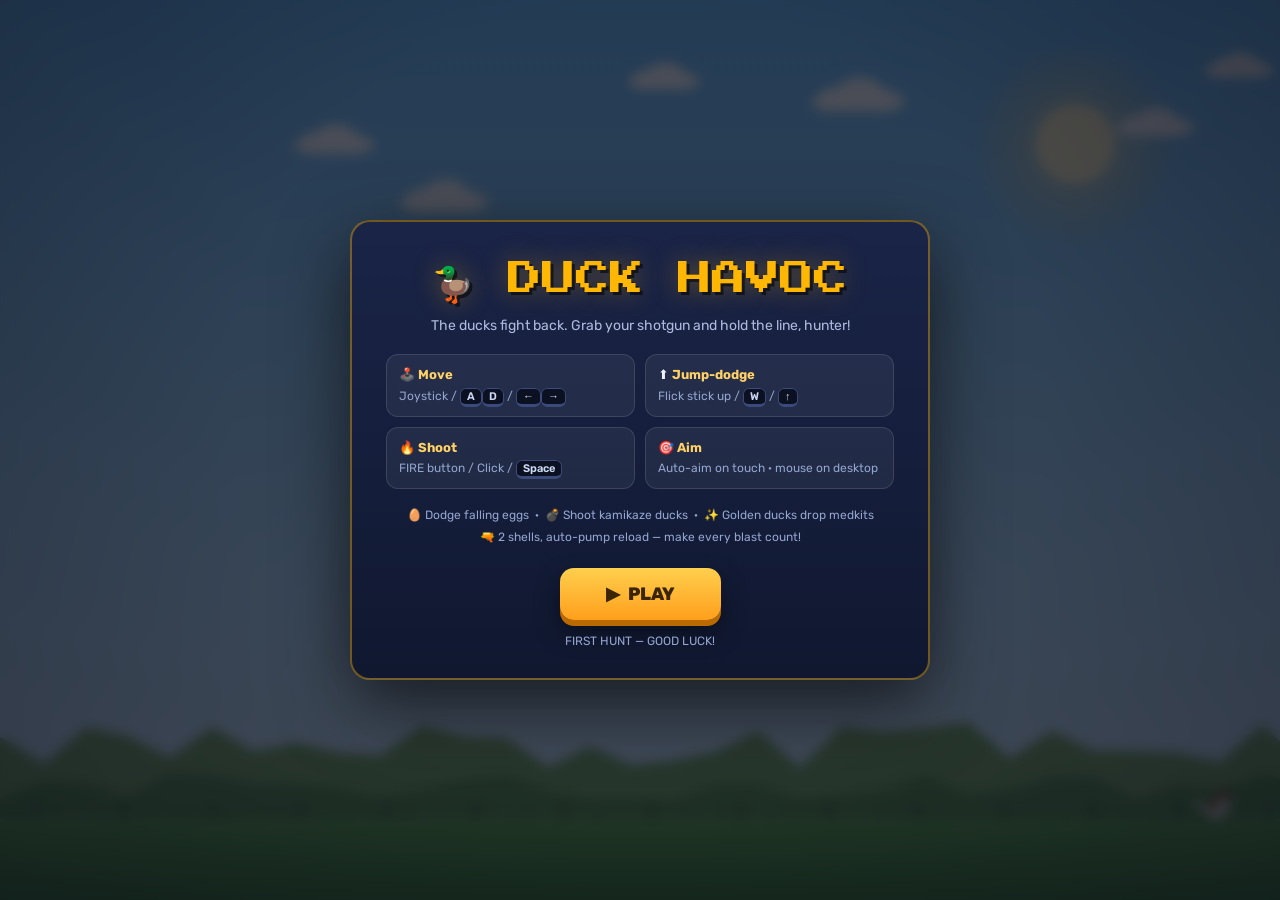
==== docs/index.html @ 0efa26bf "Add docs/ site copy for GitHub Pages Pages builds Jekyll from ./docs (legacy mode), which did not ex" ====
<!doctype html>
<html lang="en">
<head>
<meta charset="utf-8">
<meta name="viewport" content="width=device-width, initial-scale=1, maximum-scale=1, user-scalable=no, viewport-fit=cover">
<title>Duck Havoc — Ducks vs Shotgun</title>
<link rel="icon" href="data:image/svg+xml,<svg xmlns='http://www.w3.org/2000/svg' viewBox='0 0 100 100'><text y='.9em' font-size='90'>🦆</text></svg>">
<link rel="preconnect" href="https://fonts.googleapis.com">
<link rel="preconnect" href="https://fonts.gstatic.com" crossorigin>
<link href="https://fonts.googleapis.com/css2?family=Press+Start+2P&family=Rubik:wght@400;600;800;900&display=swap" rel="stylesheet">
<link rel="stylesheet" href="style.css">
</head>
<body>

<canvas id="game"></canvas>

<!-- ======================= HUD ======================= -->
<div id="hud" class="hidden">
  <div id="hud-left">
    <div class="hud-box" id="hud-health">
      <span class="heart">❤</span>
      <div id="health-bar"><div id="health-fill"></div></div>
      <span id="health-num">100</span>
    </div>
    <div class="hud-box" id="hud-ammo">
      <span class="shell" id="shell1"></span>
      <span class="shell" id="shell2"></span>
      <div id="reload-bar"><div id="reload-fill"></div></div>
    </div>
  </div>

  <div id="hud-wave">WAVE 1</div>

  <div id="hud-right">
    <div class="hud-box" id="hud-score-box">
      <div id="score">0</div>
      <div id="best">BEST 0</div>
    </div>
    <div id="hud-btns">
      <button id="btn-mute" title="Sound on/off (M)">🔊</button>
      <button id="btn-restart" title="Restart (R)">↻<span class="btn-label">Restart</span></button>
    </div>
  </div>
</div>

<!-- ================ TOUCH CONTROLS =================== -->
<div id="touch-ui">
  <div id="joy-base"><div id="joy-knob"></div></div>
  <div id="btn-fire">FIRE</div>
</div>

<!-- ================== START SCREEN =================== -->
<div id="overlay-start" class="overlay">
  <div class="panel">
    <div class="pixel title">🦆 DUCK HAVOC</div>
    <p class="subtitle">The ducks fight back. Grab your shotgun and hold the line, hunter!</p>
    <div class="controls">
      <div class="ctl">🕹️ <b>Move</b><br><span class="dim">Joystick / <kbd>A</kbd><kbd>D</kbd> / <kbd>←</kbd><kbd>→</kbd></span></div>
      <div class="ctl">⬆️ <b>Jump-dodge</b><br><span class="dim">Flick stick up / <kbd>W</kbd> / <kbd>↑</kbd></span></div>
      <div class="ctl">🔥 <b>Shoot</b><br><span class="dim">FIRE button / Click / <kbd>Space</kbd></span></div>
      <div class="ctl">🎯 <b>Aim</b><br><span class="dim">Auto-aim on touch · mouse on desktop</span></div>
    </div>
    <p class="tips">🥚 Dodge falling eggs &nbsp;·&nbsp; 💣 Shoot kamikaze ducks &nbsp;·&nbsp; ✨ Golden ducks drop medkits<br>🔫 2 shells, auto-pump reload — make every blast count!</p>
    <button id="btn-play" class="btn-play">▶ &nbsp;PLAY</button>
    <div class="dim small" id="start-best">BEST 0</div>
  </div>
</div>

<!-- ================== GAME OVER ====================== -->
<div id="overlay-over" class="overlay hidden">
  <div class="panel">
    <div class="pixel title red">GAME OVER</div>
    <p class="subtitle">The ducks won this round… 🪶</p>
    <div id="ov-newbest" class="badge hidden">★ NEW BEST! ★</div>
    <div class="stats">
      <div><span class="dim">SCORE</span><div class="pixel big" id="ov-score">0</div></div>
      <div><span class="dim">BEST</span><div class="pixel big gold" id="ov-best">0</div></div>
      <div><span class="dim">WAVE</span><div class="pixel big" id="ov-wave">1</div></div>
    </div>
    <button id="btn-again" class="btn-play">↻ &nbsp;PLAY AGAIN</button>
    <div class="dim small">or press <kbd>R</kbd> / <kbd>Enter</kbd></div>
  </div>
</div>

<!-- ==================== PAUSED ======================= -->
<div id="overlay-pause" class="overlay hidden">
  <div class="panel slim">
    <div class="pixel title">PAUSED</div>
    <p class="subtitle">Tap anywhere or press any key to resume</p>
  </div>
</div>

<script src="game.js"></script>
</body>
</html>
---- docs/style.css ----
/* ================= Duck Havoc — styles ================= */
* { box-sizing: border-box; -webkit-tap-highlight-color: transparent; }
html, body {
  margin: 0; padding: 0; width: 100%; height: 100%;
  overflow: hidden; overscroll-behavior: none; touch-action: none;
  background: #0b1020;
  font-family: 'Rubik', system-ui, -apple-system, sans-serif;
  user-select: none; -webkit-user-select: none;
}
canvas#game { display: block; width: 100vw; height: 100dvh; cursor: none; }

.hidden { display: none !important; }
.dim { color: #93a4cf; }
.small { font-size: 12px; margin-top: 14px; }
.red { color: #ff5d5d !important; }
.gold { color: #ffd166 !important; }

/* ======================= HUD =========================== */
#hud {
  position: fixed; inset: 0 0 auto 0; z-index: 10;
  display: flex; justify-content: space-between; align-items: flex-start;
  gap: 10px; padding: calc(10px + env(safe-area-inset-top)) calc(12px + env(safe-area-inset-right)) 0 calc(12px + env(safe-area-inset-left));
  pointer-events: none;
}
.hud-box {
  background: rgba(8, 12, 28, 0.62); border: 1px solid rgba(255,255,255,0.14);
  border-radius: 12px; padding: 8px 12px; backdrop-filter: blur(4px);
  color: #eef2ff;
}
#hud-left { display: flex; flex-direction: column; gap: 8px; align-items: flex-start; }

#hud-health { display: flex; align-items: center; gap: 8px; }
#hud-health .heart { font-size: 15px; filter: drop-shadow(0 0 4px rgba(255,60,60,0.8)); }
#health-bar {
  width: 150px; height: 16px; border-radius: 8px; overflow: hidden;
  background: rgba(0,0,0,0.55); border: 1px solid rgba(255,255,255,0.25);
}
#health-fill {
  height: 100%; width: 100%; border-radius: 8px; transition: width 0.18s ease;
  background: linear-gradient(90deg, #43e05c, #8ff05a);
}
#health-fill.mid { background: linear-gradient(90deg, #ffb703, #ffd166); }
#health-fill.low { background: linear-gradient(90deg, #e5383b, #ff6b6b); animation: hp-pulse 0.7s infinite; }
@keyframes hp-pulse { 50% { filter: brightness(1.6); } }
#health-num { font-weight: 800; font-size: 14px; min-width: 28px; text-align: right; }

#hud-ammo { display: flex; align-items: center; gap: 7px; padding: 7px 12px; position: relative; }
.shell {
  width: 26px; height: 10px; border-radius: 3px 5px 5px 3px;
  background: linear-gradient(180deg, #ffd977, #d99a2b 65%, #a56a10);
  border: 1px solid rgba(0,0,0,0.45); box-shadow: inset -2px 0 0 rgba(180,40,40,0.9);
  transition: opacity 0.15s;
}
.shell.spent { opacity: 0.18; filter: grayscale(1); }
#reload-bar { position: absolute; left: 10px; right: 10px; bottom: 3px; height: 3px; border-radius: 2px; background: rgba(255,255,255,0.15); overflow: hidden; opacity: 0; }
#hud-ammo.reloading #reload-bar { opacity: 1; }
#reload-fill { height: 100%; width: 0; background: #ffd166; border-radius: 2px; }

#hud-wave {
  font-weight: 900; letter-spacing: 2px; font-size: 15px; color: #ffd166;
  text-shadow: 0 2px 0 rgba(0,0,0,0.6), 0 0 18px rgba(255,183,3,0.35);
  padding-top: 10px;
}
#hud-right { display: flex; gap: 10px; align-items: flex-start; }
#hud-score-box { text-align: right; min-width: 92px; }
#score { font-weight: 900; font-size: 22px; color: #ffd166; line-height: 1; text-shadow: 0 2px 0 rgba(0,0,0,0.6); }
#best { font-size: 10px; letter-spacing: 1px; color: #93a4cf; margin-top: 4px; font-weight: 600; }

#hud-btns { display: flex; gap: 8px; pointer-events: auto; }
#hud-btns button {
  font-family: 'Rubik', sans-serif; font-weight: 800; font-size: 15px;
  color: #eef2ff; background: rgba(8,12,28,0.62); border: 1px solid rgba(255,255,255,0.22);
  border-radius: 12px; padding: 9px 13px; cursor: pointer; backdrop-filter: blur(4px);
}
#hud-btns button:hover { background: rgba(40,52,96,0.8); border-color: #ffd166; }
#hud-btns button:active { transform: scale(0.94); }
#btn-restart .btn-label { margin-left: 5px; font-size: 13px; }
@media (max-width: 620px) {
  #btn-restart .btn-label { display: none; }
  #health-bar { width: 104px; }
  #score { font-size: 18px; }
}

/* ================== TOUCH CONTROLS ===================== */
#touch-ui { position: fixed; inset: 0; z-index: 20; pointer-events: none; display: none; }
body.touch #touch-ui { display: block; }
@media (pointer: coarse) { #touch-ui { display: block; } }

#joy-base {
  position: absolute; left: calc(26px + env(safe-area-inset-left)); bottom: calc(30px + env(safe-area-inset-bottom));
  width: 124px; height: 124px; border-radius: 50%;
  border: 3px solid rgba(255,255,255,0.35); background: rgba(255,255,255,0.07);
  transform: translate(0, 0);
}
#joy-base.active { border-color: rgba(255,209,102,0.8); background: rgba(255,209,102,0.08); }
#joy-knob {
  position: absolute; left: 50%; top: 50%; width: 54px; height: 54px; border-radius: 50%;
  background: radial-gradient(circle at 35% 30%, #ffe08a, #e0a63c 70%);
  border: 2px solid rgba(255,255,255,0.55);
  transform: translate(-50%, -50%);
  box-shadow: 0 4px 14px rgba(0,0,0,0.4);
}
#btn-fire {
  position: absolute; right: calc(26px + env(safe-area-inset-right)); bottom: calc(34px + env(safe-area-inset-bottom));
  width: 98px; height: 98px; border-radius: 50%;
  display: flex; align-items: center; justify-content: center;
  background: radial-gradient(circle at 35% 30%, #ff7b6b, #d92e2e 62%, #991d1d);
  border: 3px solid rgba(255,255,255,0.5); color: #fff;
  font-weight: 900; font-size: 21px; letter-spacing: 1px;
  box-shadow: 0 8px 26px rgba(210,40,40,0.5), inset 0 -8px 14px rgba(0,0,0,0.28);
}
#btn-fire.pressed { transform: scale(0.9); filter: brightness(1.25); }

/* ====================== OVERLAYS ======================= */
.overlay {
  position: fixed; inset: 0; z-index: 30;
  display: flex; align-items: center; justify-content: center;
  background: rgba(6, 9, 22, 0.72); backdrop-filter: blur(6px);
  padding: 20px;
}
.panel {
  background: linear-gradient(#1a2447, #101830);
  border: 2px solid rgba(255,183,3,0.4); border-radius: 20px;
  padding: 30px 34px; max-width: 580px; width: 100%;
  box-shadow: 0 24px 70px rgba(0,0,0,0.6);
  text-align: center; color: #eef2ff;
}
.panel.slim { max-width: 380px; }
.pixel { font-family: 'Press Start 2P', 'Rubik', monospace; }
.title {
  font-size: clamp(20px, 5vw, 34px); color: #ffb703; line-height: 1.4; margin: 4px 0 12px;
  text-shadow: 3px 3px 0 rgba(0,0,0,0.55), 0 0 26px rgba(255,183,3,0.35);
}
.subtitle { color: #aebadd; font-size: 14px; margin: 0 0 18px; line-height: 1.5; }

.controls { display: grid; grid-template-columns: 1fr 1fr; gap: 10px; text-align: left; }
@media (max-width: 460px) { .controls { grid-template-columns: 1fr; } }
.ctl {
  background: rgba(255,255,255,0.06); border: 1px solid rgba(255,255,255,0.12);
  border-radius: 12px; padding: 10px 12px; font-size: 13px; line-height: 1.55;
}
.ctl b { color: #ffd166; }
.ctl .dim { font-size: 12px; }
kbd {
  background: #0b1120; border: 1px solid #3a4a7a; border-bottom-width: 3px;
  border-radius: 6px; padding: 1px 6px; font: 600 11px 'Rubik', sans-serif; color: #cdd8f5;
}
.tips { font-size: 12px; color: #93a4cf; line-height: 1.8; margin: 16px 0 4px; }

.btn-play {
  font: 800 18px 'Rubik', sans-serif; color: #3a2500;
  background: linear-gradient(#ffcf4d, #ff9f1c);
  border: none; border-radius: 14px; padding: 15px 46px; margin-top: 16px; cursor: pointer;
  box-shadow: 0 6px 0 #b96a00, 0 12px 26px rgba(0,0,0,0.45);
}
.btn-play:hover { filter: brightness(1.07); }
.btn-play:active { transform: translateY(4px); box-shadow: 0 2px 0 #b96a00, 0 6px 14px rgba(0,0,0,0.4); }

.stats { display: flex; justify-content: center; gap: 30px; margin: 10px 0 6px; }
.stats .dim { font-size: 11px; letter-spacing: 2px; }
.pixel.big { font-size: 22px; margin-top: 8px; }
.badge {
  display: inline-block; font-weight: 900; font-size: 13px; letter-spacing: 1px;
  color: #3a2500; background: linear-gradient(#ffe08a, #ffb703);
  border-radius: 999px; padding: 6px 18px; margin-bottom: 6px;
  animation: badge-pop 0.9s infinite alternate;
}
@keyframes badge-pop { to { transform: scale(1.08); } }
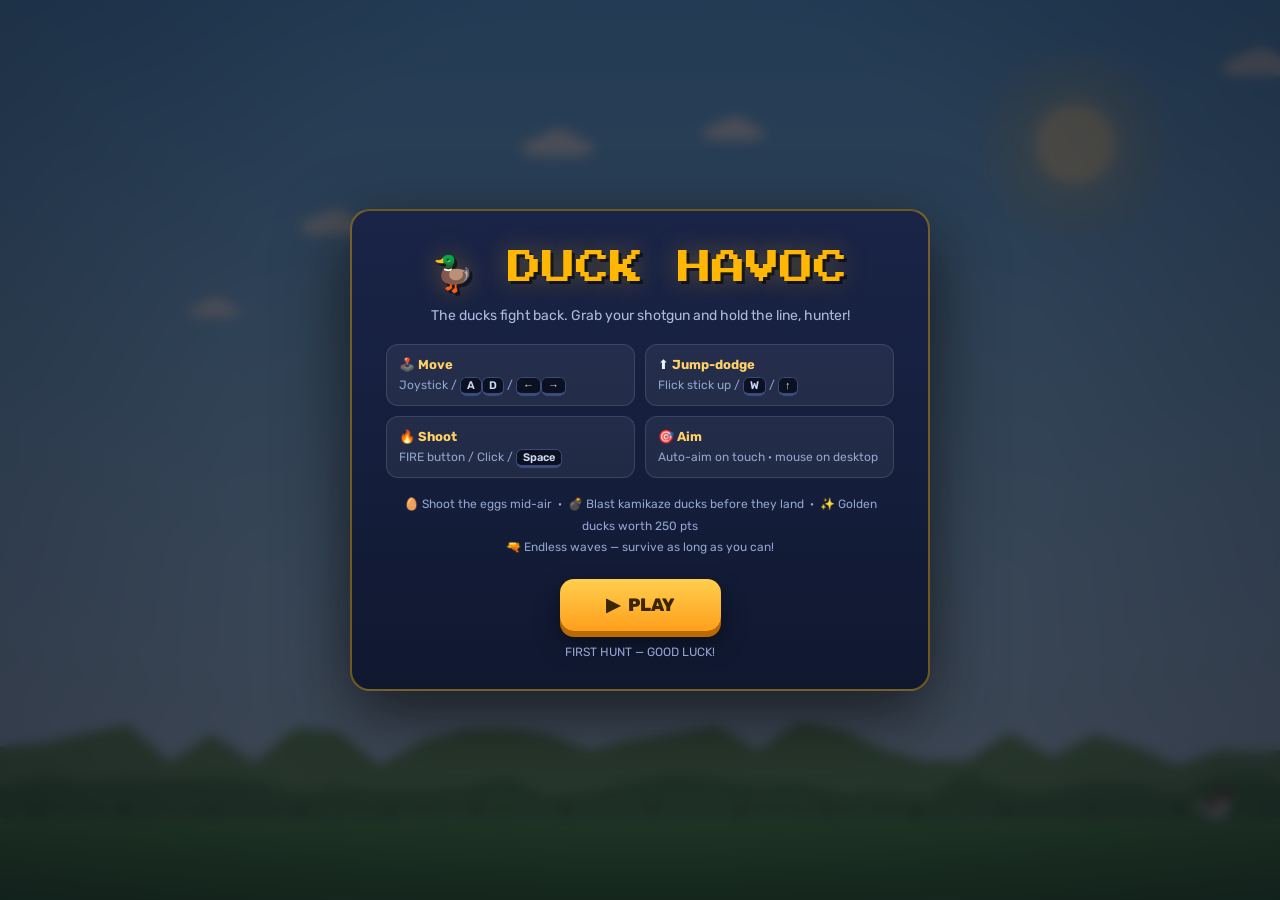
==== commit ac96dc30: "Remove player health and medkit refills — endless arcade mode - Removed HUD health bar (heart, bar, " ====
--- a/docs/index.html
+++ b/docs/index.html
@@ -17,11 +17,6 @@
 <!-- ======================= HUD ======================= -->
 <div id="hud" class="hidden">
   <div id="hud-left">
-    <div class="hud-box" id="hud-health">
-      <span class="heart">❤</span>
-      <div id="health-bar"><div id="health-fill"></div></div>
-      <span id="health-num">100</span>
-    </div>
     <div class="hud-box" id="hud-ammo">
       <span class="shell" id="shell1"></span>
       <span class="shell" id="shell2"></span>
@@ -60,7 +55,7 @@
       <div class="ctl">🔥 <b>Shoot</b><br><span class="dim">FIRE button / Click / <kbd>Space</kbd></span></div>
       <div class="ctl">🎯 <b>Aim</b><br><span class="dim">Auto-aim on touch · mouse on desktop</span></div>
     </div>
-    <p class="tips">🥚 Dodge falling eggs &nbsp;·&nbsp; 💣 Shoot kamikaze ducks &nbsp;·&nbsp; ✨ Golden ducks drop medkits<br>🔫 2 shells, auto-pump reload — make every blast count!</p>
+    <p class="tips">🥚 Shoot the eggs mid-air &nbsp;·&nbsp; 💣 Blast kamikaze ducks before they land &nbsp;·&nbsp; ✨ Golden ducks worth 250 pts<br>🔫 Endless waves — survive as long as you can!</p>
     <button id="btn-play" class="btn-play">▶ &nbsp;PLAY</button>
     <div class="dim small" id="start-best">BEST 0</div>
   </div>
--- a/docs/style.css
+++ b/docs/style.css
@@ -28,21 +28,6 @@
   color: #eef2ff;
 }
 #hud-left { display: flex; flex-direction: column; gap: 8px; align-items: flex-start; }
-
-#hud-health { display: flex; align-items: center; gap: 8px; }
-#hud-health .heart { font-size: 15px; filter: drop-shadow(0 0 4px rgba(255,60,60,0.8)); }
-#health-bar {
-  width: 150px; height: 16px; border-radius: 8px; overflow: hidden;
-  background: rgba(0,0,0,0.55); border: 1px solid rgba(255,255,255,0.25);
-}
-#health-fill {
-  height: 100%; width: 100%; border-radius: 8px; transition: width 0.18s ease;
-  background: linear-gradient(90deg, #43e05c, #8ff05a);
-}
-#health-fill.mid { background: linear-gradient(90deg, #ffb703, #ffd166); }
-#health-fill.low { background: linear-gradient(90deg, #e5383b, #ff6b6b); animation: hp-pulse 0.7s infinite; }
-@keyframes hp-pulse { 50% { filter: brightness(1.6); } }
-#health-num { font-weight: 800; font-size: 14px; min-width: 28px; text-align: right; }
 
 #hud-ammo { display: flex; align-items: center; gap: 7px; padding: 7px 12px; position: relative; }
 .shell {
@@ -77,7 +62,6 @@
 #btn-restart .btn-label { margin-left: 5px; font-size: 13px; }
 @media (max-width: 620px) {
   #btn-restart .btn-label { display: none; }
-  #health-bar { width: 104px; }
   #score { font-size: 18px; }
 }
 
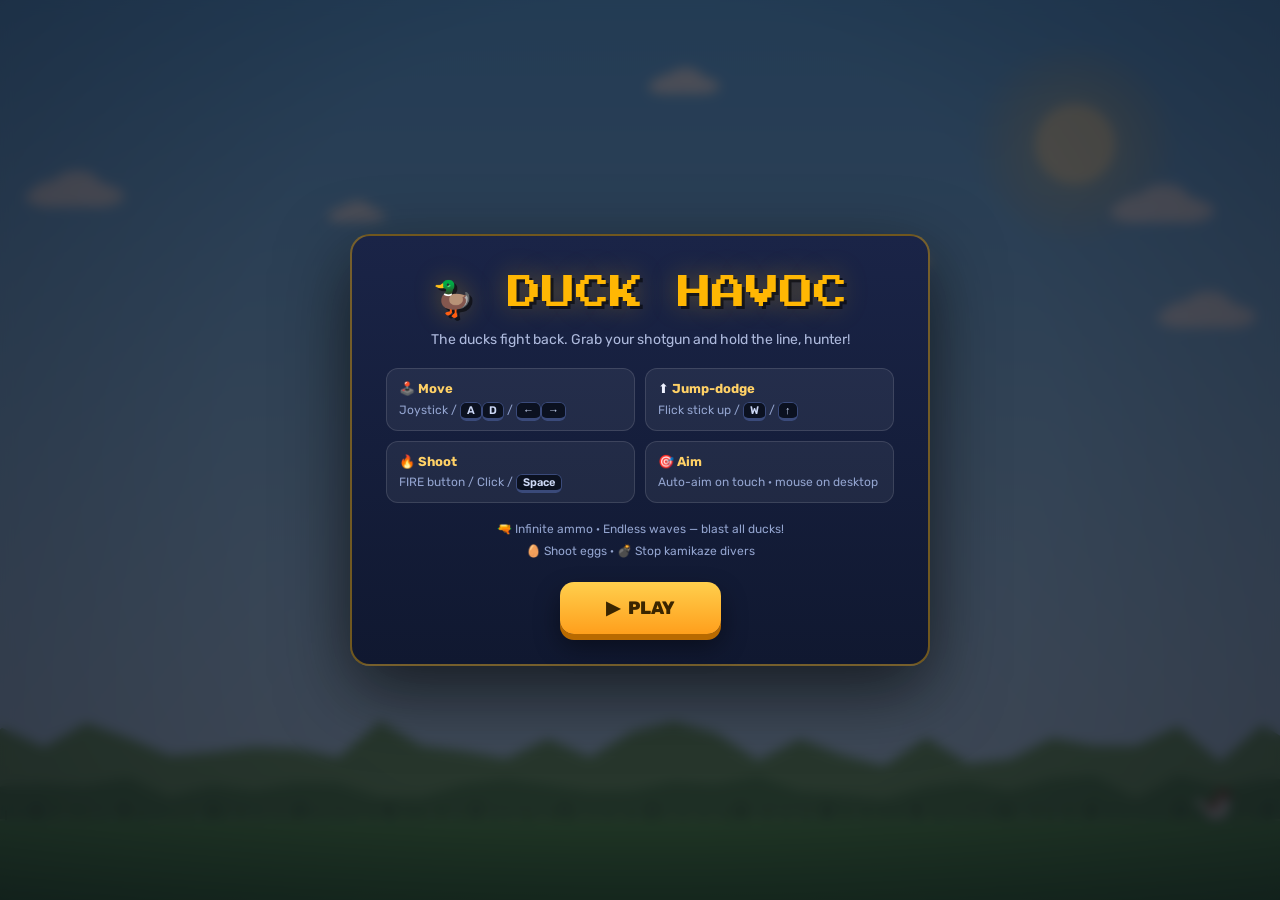
==== commit 609bd470: "Remove refills and score, fix ducks not showing - Infinite ammo: removed SHELL_CAP, RELOAD_TIME, she" ====
--- a/docs/index.html
+++ b/docs/index.html
@@ -17,20 +17,9 @@
 <!-- ======================= HUD ======================= -->
 <div id="hud" class="hidden">
   <div id="hud-left">
-    <div class="hud-box" id="hud-ammo">
-      <span class="shell" id="shell1"></span>
-      <span class="shell" id="shell2"></span>
-      <div id="reload-bar"><div id="reload-fill"></div></div>
-    </div>
+    <div id="hud-wave">WAVE 1</div>
   </div>
-
-  <div id="hud-wave">WAVE 1</div>
-
   <div id="hud-right">
-    <div class="hud-box" id="hud-score-box">
-      <div id="score">0</div>
-      <div id="best">BEST 0</div>
-    </div>
     <div id="hud-btns">
       <button id="btn-mute" title="Sound on/off (M)">🔊</button>
       <button id="btn-restart" title="Restart (R)">↻<span class="btn-label">Restart</span></button>
@@ -55,21 +44,17 @@
       <div class="ctl">🔥 <b>Shoot</b><br><span class="dim">FIRE button / Click / <kbd>Space</kbd></span></div>
       <div class="ctl">🎯 <b>Aim</b><br><span class="dim">Auto-aim on touch · mouse on desktop</span></div>
     </div>
-    <p class="tips">🥚 Shoot the eggs mid-air &nbsp;·&nbsp; 💣 Blast kamikaze ducks before they land &nbsp;·&nbsp; ✨ Golden ducks worth 250 pts<br>🔫 Endless waves — survive as long as you can!</p>
+    <p class="tips">🔫 Infinite ammo · Endless waves — blast all ducks!<br>🥚 Shoot eggs · 💣 Stop kamikaze divers</p>
     <button id="btn-play" class="btn-play">▶ &nbsp;PLAY</button>
-    <div class="dim small" id="start-best">BEST 0</div>
   </div>
 </div>
 
-<!-- ================== GAME OVER ====================== -->
+<!-- ================== GAME OVER (kept for compatibility, rarely shown) ====================== -->
 <div id="overlay-over" class="overlay hidden">
   <div class="panel">
-    <div class="pixel title red">GAME OVER</div>
-    <p class="subtitle">The ducks won this round… 🪶</p>
-    <div id="ov-newbest" class="badge hidden">★ NEW BEST! ★</div>
+    <div class="pixel title red">PAUSED</div>
+    <p class="subtitle">You took a break</p>
     <div class="stats">
-      <div><span class="dim">SCORE</span><div class="pixel big" id="ov-score">0</div></div>
-      <div><span class="dim">BEST</span><div class="pixel big gold" id="ov-best">0</div></div>
       <div><span class="dim">WAVE</span><div class="pixel big" id="ov-wave">1</div></div>
     </div>
     <button id="btn-again" class="btn-play">↻ &nbsp;PLAY AGAIN</button>
--- a/docs/style.css
+++ b/docs/style.css
@@ -29,27 +29,14 @@
 }
 #hud-left { display: flex; flex-direction: column; gap: 8px; align-items: flex-start; }
 
-#hud-ammo { display: flex; align-items: center; gap: 7px; padding: 7px 12px; position: relative; }
-.shell {
-  width: 26px; height: 10px; border-radius: 3px 5px 5px 3px;
-  background: linear-gradient(180deg, #ffd977, #d99a2b 65%, #a56a10);
-  border: 1px solid rgba(0,0,0,0.45); box-shadow: inset -2px 0 0 rgba(180,40,40,0.9);
-  transition: opacity 0.15s;
-}
-.shell.spent { opacity: 0.18; filter: grayscale(1); }
-#reload-bar { position: absolute; left: 10px; right: 10px; bottom: 3px; height: 3px; border-radius: 2px; background: rgba(255,255,255,0.15); overflow: hidden; opacity: 0; }
-#hud-ammo.reloading #reload-bar { opacity: 1; }
-#reload-fill { height: 100%; width: 0; background: #ffd166; border-radius: 2px; }
-
 #hud-wave {
   font-weight: 900; letter-spacing: 2px; font-size: 15px; color: #ffd166;
   text-shadow: 0 2px 0 rgba(0,0,0,0.6), 0 0 18px rgba(255,183,3,0.35);
-  padding-top: 10px;
+  padding: 10px 14px;
+  background: rgba(8, 12, 28, 0.62); border: 1px solid rgba(255,255,255,0.14);
+  border-radius: 12px; backdrop-filter: blur(4px);
 }
 #hud-right { display: flex; gap: 10px; align-items: flex-start; }
-#hud-score-box { text-align: right; min-width: 92px; }
-#score { font-weight: 900; font-size: 22px; color: #ffd166; line-height: 1; text-shadow: 0 2px 0 rgba(0,0,0,0.6); }
-#best { font-size: 10px; letter-spacing: 1px; color: #93a4cf; margin-top: 4px; font-weight: 600; }
 
 #hud-btns { display: flex; gap: 8px; pointer-events: auto; }
 #hud-btns button {
@@ -62,7 +49,6 @@
 #btn-restart .btn-label { margin-left: 5px; font-size: 13px; }
 @media (max-width: 620px) {
   #btn-restart .btn-label { display: none; }
-  #score { font-size: 18px; }
 }
 
 /* ================== TOUCH CONTROLS ===================== */
@@ -143,10 +129,3 @@
 .stats { display: flex; justify-content: center; gap: 30px; margin: 10px 0 6px; }
 .stats .dim { font-size: 11px; letter-spacing: 2px; }
 .pixel.big { font-size: 22px; margin-top: 8px; }
-.badge {
-  display: inline-block; font-weight: 900; font-size: 13px; letter-spacing: 1px;
-  color: #3a2500; background: linear-gradient(#ffe08a, #ffb703);
-  border-radius: 999px; padding: 6px 18px; margin-bottom: 6px;
-  animation: badge-pop 0.9s infinite alternate;
-}
-@keyframes badge-pop { to { transform: scale(1.08); } }
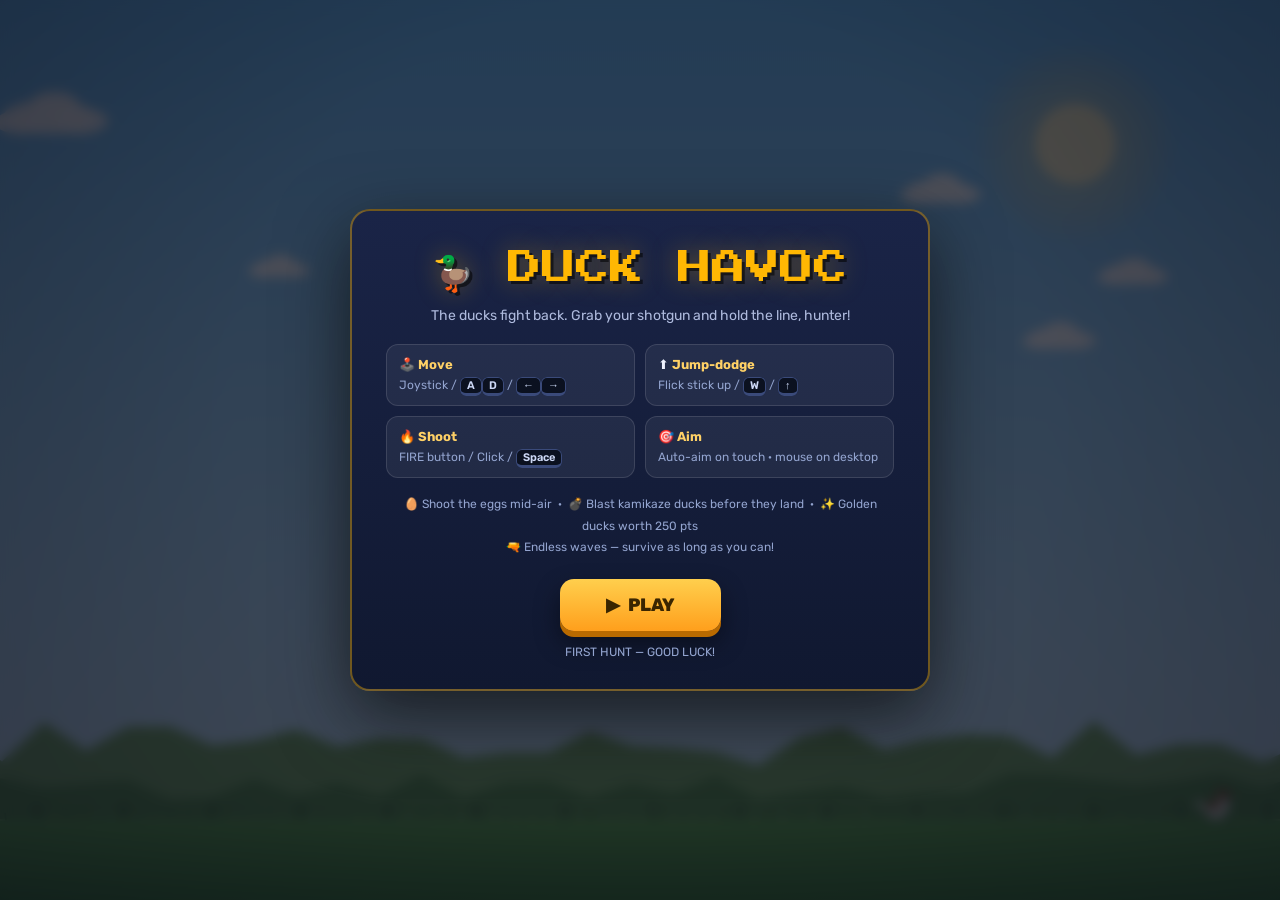
==== commit 833b118e: "Revert to no-health version and remove floating texts - Restored previous version (ac96dc3) which ha" ====
--- a/docs/index.html
+++ b/docs/index.html
@@ -17,9 +17,20 @@
 <!-- ======================= HUD ======================= -->
 <div id="hud" class="hidden">
   <div id="hud-left">
-    <div id="hud-wave">WAVE 1</div>
+    <div class="hud-box" id="hud-ammo">
+      <span class="shell" id="shell1"></span>
+      <span class="shell" id="shell2"></span>
+      <div id="reload-bar"><div id="reload-fill"></div></div>
+    </div>
   </div>
+
+  <div id="hud-wave">WAVE 1</div>
+
   <div id="hud-right">
+    <div class="hud-box" id="hud-score-box">
+      <div id="score">0</div>
+      <div id="best">BEST 0</div>
+    </div>
     <div id="hud-btns">
       <button id="btn-mute" title="Sound on/off (M)">🔊</button>
       <button id="btn-restart" title="Restart (R)">↻<span class="btn-label">Restart</span></button>
@@ -44,17 +55,21 @@
       <div class="ctl">🔥 <b>Shoot</b><br><span class="dim">FIRE button / Click / <kbd>Space</kbd></span></div>
       <div class="ctl">🎯 <b>Aim</b><br><span class="dim">Auto-aim on touch · mouse on desktop</span></div>
     </div>
-    <p class="tips">🔫 Infinite ammo · Endless waves — blast all ducks!<br>🥚 Shoot eggs · 💣 Stop kamikaze divers</p>
+    <p class="tips">🥚 Shoot the eggs mid-air &nbsp;·&nbsp; 💣 Blast kamikaze ducks before they land &nbsp;·&nbsp; ✨ Golden ducks worth 250 pts<br>🔫 Endless waves — survive as long as you can!</p>
     <button id="btn-play" class="btn-play">▶ &nbsp;PLAY</button>
+    <div class="dim small" id="start-best">BEST 0</div>
   </div>
 </div>
 
-<!-- ================== GAME OVER (kept for compatibility, rarely shown) ====================== -->
+<!-- ================== GAME OVER ====================== -->
 <div id="overlay-over" class="overlay hidden">
   <div class="panel">
-    <div class="pixel title red">PAUSED</div>
-    <p class="subtitle">You took a break</p>
+    <div class="pixel title red">GAME OVER</div>
+    <p class="subtitle">The ducks won this round… 🪶</p>
+    <div id="ov-newbest" class="badge hidden">★ NEW BEST! ★</div>
     <div class="stats">
+      <div><span class="dim">SCORE</span><div class="pixel big" id="ov-score">0</div></div>
+      <div><span class="dim">BEST</span><div class="pixel big gold" id="ov-best">0</div></div>
       <div><span class="dim">WAVE</span><div class="pixel big" id="ov-wave">1</div></div>
     </div>
     <button id="btn-again" class="btn-play">↻ &nbsp;PLAY AGAIN</button>
--- a/docs/style.css
+++ b/docs/style.css
@@ -29,14 +29,27 @@
 }
 #hud-left { display: flex; flex-direction: column; gap: 8px; align-items: flex-start; }
 
+#hud-ammo { display: flex; align-items: center; gap: 7px; padding: 7px 12px; position: relative; }
+.shell {
+  width: 26px; height: 10px; border-radius: 3px 5px 5px 3px;
+  background: linear-gradient(180deg, #ffd977, #d99a2b 65%, #a56a10);
+  border: 1px solid rgba(0,0,0,0.45); box-shadow: inset -2px 0 0 rgba(180,40,40,0.9);
+  transition: opacity 0.15s;
+}
+.shell.spent { opacity: 0.18; filter: grayscale(1); }
+#reload-bar { position: absolute; left: 10px; right: 10px; bottom: 3px; height: 3px; border-radius: 2px; background: rgba(255,255,255,0.15); overflow: hidden; opacity: 0; }
+#hud-ammo.reloading #reload-bar { opacity: 1; }
+#reload-fill { height: 100%; width: 0; background: #ffd166; border-radius: 2px; }
+
 #hud-wave {
   font-weight: 900; letter-spacing: 2px; font-size: 15px; color: #ffd166;
   text-shadow: 0 2px 0 rgba(0,0,0,0.6), 0 0 18px rgba(255,183,3,0.35);
-  padding: 10px 14px;
-  background: rgba(8, 12, 28, 0.62); border: 1px solid rgba(255,255,255,0.14);
-  border-radius: 12px; backdrop-filter: blur(4px);
+  padding-top: 10px;
 }
 #hud-right { display: flex; gap: 10px; align-items: flex-start; }
+#hud-score-box { text-align: right; min-width: 92px; }
+#score { font-weight: 900; font-size: 22px; color: #ffd166; line-height: 1; text-shadow: 0 2px 0 rgba(0,0,0,0.6); }
+#best { font-size: 10px; letter-spacing: 1px; color: #93a4cf; margin-top: 4px; font-weight: 600; }
 
 #hud-btns { display: flex; gap: 8px; pointer-events: auto; }
 #hud-btns button {
@@ -49,6 +62,7 @@
 #btn-restart .btn-label { margin-left: 5px; font-size: 13px; }
 @media (max-width: 620px) {
   #btn-restart .btn-label { display: none; }
+  #score { font-size: 18px; }
 }
 
 /* ================== TOUCH CONTROLS ===================== */
@@ -129,3 +143,10 @@
 .stats { display: flex; justify-content: center; gap: 30px; margin: 10px 0 6px; }
 .stats .dim { font-size: 11px; letter-spacing: 2px; }
 .pixel.big { font-size: 22px; margin-top: 8px; }
+.badge {
+  display: inline-block; font-weight: 900; font-size: 13px; letter-spacing: 1px;
+  color: #3a2500; background: linear-gradient(#ffe08a, #ffb703);
+  border-radius: 999px; padding: 6px 18px; margin-bottom: 6px;
+  animation: badge-pop 0.9s infinite alternate;
+}
+@keyframes badge-pop { to { transform: scale(1.08); } }
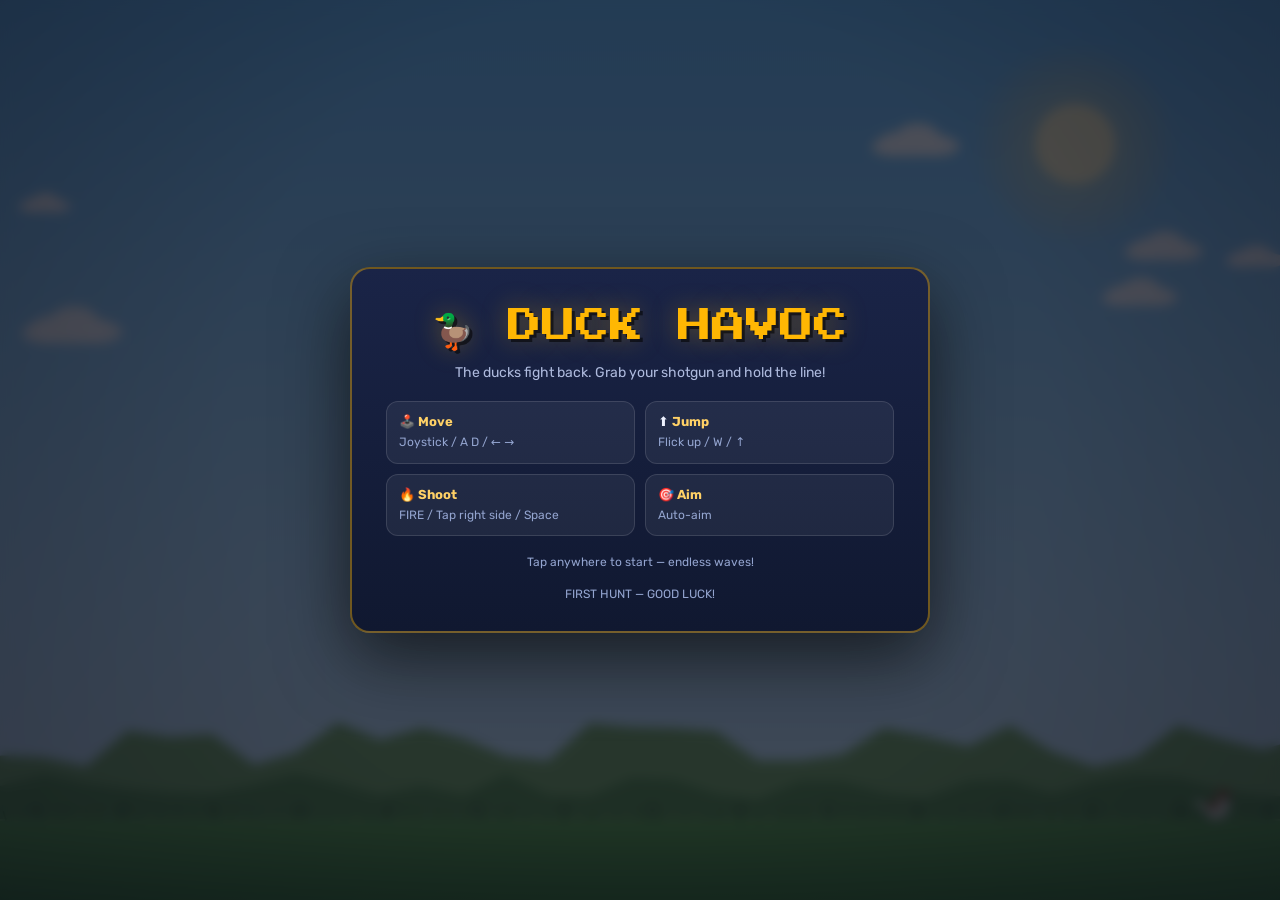
==== commit b8f0e5d6: "Remove all floating messages (banner WAVE+flavor) and all buttons except joysticks - tap anywhere to" ====
--- a/docs/index.html
+++ b/docs/index.html
@@ -14,7 +14,7 @@
 
 <canvas id="game"></canvas>
 
-<!-- ======================= HUD ======================= -->
+<!-- ======================= HUD (no buttons, only wave/score) ======================= -->
 <div id="hud" class="hidden">
   <div id="hud-left">
     <div class="hud-box" id="hud-ammo">
@@ -23,57 +23,49 @@
       <div id="reload-bar"><div id="reload-fill"></div></div>
     </div>
   </div>
-
   <div id="hud-wave">WAVE 1</div>
-
   <div id="hud-right">
     <div class="hud-box" id="hud-score-box">
       <div id="score">0</div>
       <div id="best">BEST 0</div>
     </div>
-    <div id="hud-btns">
-      <button id="btn-mute" title="Sound on/off (M)">🔊</button>
-      <button id="btn-restart" title="Restart (R)">↻<span class="btn-label">Restart</span></button>
-    </div>
   </div>
 </div>
 
-<!-- ================ TOUCH CONTROLS =================== -->
+<!-- ================ TOUCH CONTROLS (joysticks only) =================== -->
 <div id="touch-ui">
   <div id="joy-base"><div id="joy-knob"></div></div>
   <div id="btn-fire">FIRE</div>
 </div>
 
-<!-- ================== START SCREEN =================== -->
+<!-- ================== START SCREEN (no buttons, tap to start) =================== -->
 <div id="overlay-start" class="overlay">
   <div class="panel">
     <div class="pixel title">🦆 DUCK HAVOC</div>
-    <p class="subtitle">The ducks fight back. Grab your shotgun and hold the line, hunter!</p>
+    <p class="subtitle">The ducks fight back. Grab your shotgun and hold the line!</p>
     <div class="controls">
-      <div class="ctl">🕹️ <b>Move</b><br><span class="dim">Joystick / <kbd>A</kbd><kbd>D</kbd> / <kbd>←</kbd><kbd>→</kbd></span></div>
-      <div class="ctl">⬆️ <b>Jump-dodge</b><br><span class="dim">Flick stick up / <kbd>W</kbd> / <kbd>↑</kbd></span></div>
-      <div class="ctl">🔥 <b>Shoot</b><br><span class="dim">FIRE button / Click / <kbd>Space</kbd></span></div>
-      <div class="ctl">🎯 <b>Aim</b><br><span class="dim">Auto-aim on touch · mouse on desktop</span></div>
+      <div class="ctl">🕹️ <b>Move</b><br><span class="dim">Joystick / A D / ← →</span></div>
+      <div class="ctl">⬆️ <b>Jump</b><br><span class="dim">Flick up / W / ↑</span></div>
+      <div class="ctl">🔥 <b>Shoot</b><br><span class="dim">FIRE / Tap right side / Space</span></div>
+      <div class="ctl">🎯 <b>Aim</b><br><span class="dim">Auto-aim</span></div>
     </div>
-    <p class="tips">🥚 Shoot the eggs mid-air &nbsp;·&nbsp; 💣 Blast kamikaze ducks before they land &nbsp;·&nbsp; ✨ Golden ducks worth 250 pts<br>🔫 Endless waves — survive as long as you can!</p>
-    <button id="btn-play" class="btn-play">▶ &nbsp;PLAY</button>
+    <p class="tips">Tap anywhere to start — endless waves!</p>
     <div class="dim small" id="start-best">BEST 0</div>
   </div>
 </div>
 
-<!-- ================== GAME OVER ====================== -->
+<!-- ================== GAME OVER (no buttons, tap to restart) ====================== -->
 <div id="overlay-over" class="overlay hidden">
   <div class="panel">
     <div class="pixel title red">GAME OVER</div>
-    <p class="subtitle">The ducks won this round… 🪶</p>
+    <p class="subtitle">The ducks won this round…</p>
     <div id="ov-newbest" class="badge hidden">★ NEW BEST! ★</div>
     <div class="stats">
       <div><span class="dim">SCORE</span><div class="pixel big" id="ov-score">0</div></div>
       <div><span class="dim">BEST</span><div class="pixel big gold" id="ov-best">0</div></div>
       <div><span class="dim">WAVE</span><div class="pixel big" id="ov-wave">1</div></div>
     </div>
-    <button id="btn-again" class="btn-play">↻ &nbsp;PLAY AGAIN</button>
-    <div class="dim small">or press <kbd>R</kbd> / <kbd>Enter</kbd></div>
+    <p class="tips">Tap anywhere to play again</p>
   </div>
 </div>
 
@@ -81,7 +73,7 @@
 <div id="overlay-pause" class="overlay hidden">
   <div class="panel slim">
     <div class="pixel title">PAUSED</div>
-    <p class="subtitle">Tap anywhere or press any key to resume</p>
+    <p class="subtitle">Tap anywhere to resume</p>
   </div>
 </div>
 
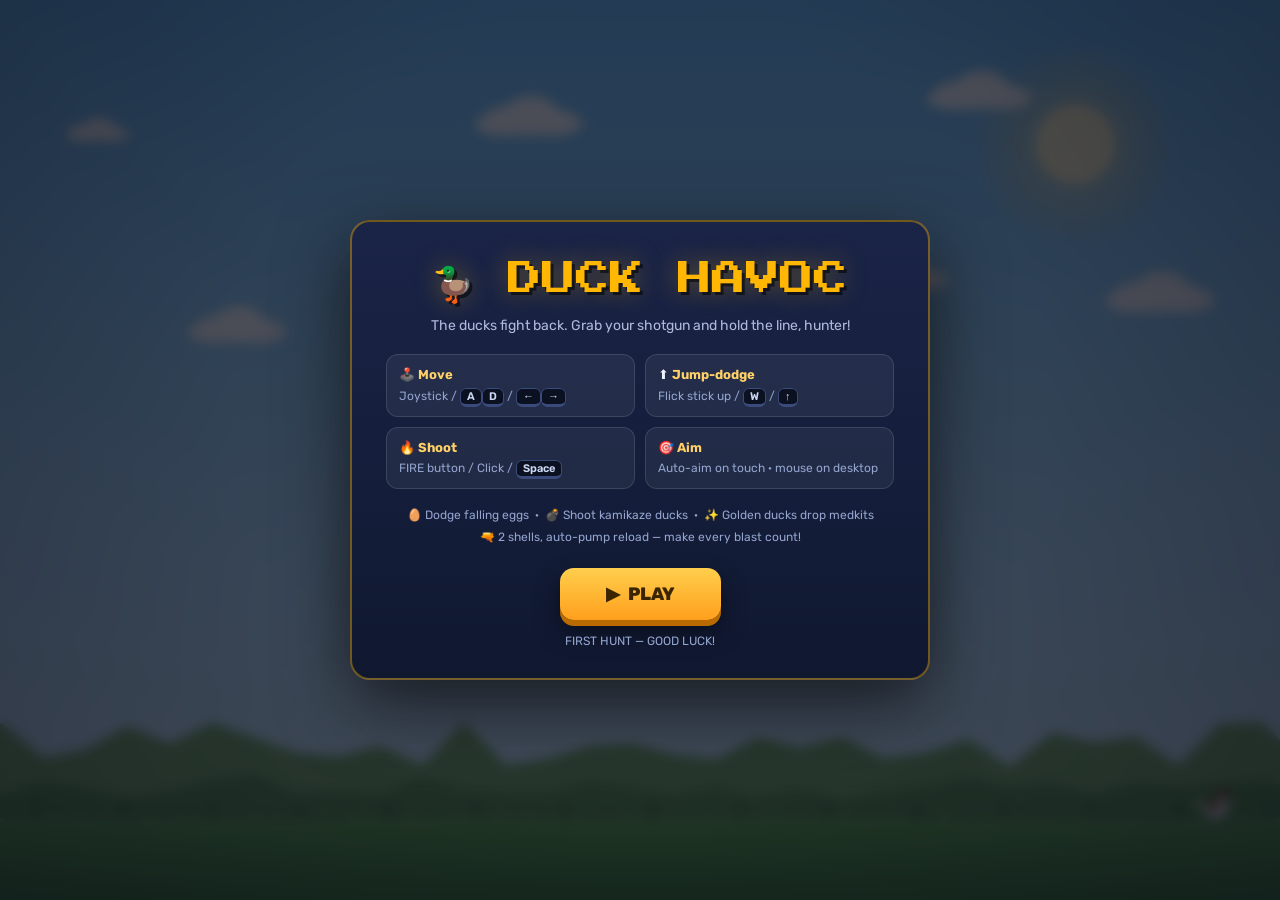
==== commit a1b58318: "Revert to original Duck Havoc version (906dace) - restore health, buttons, floating messages, banner" ====
--- a/docs/index.html
+++ b/docs/index.html
@@ -14,58 +14,71 @@
 
 <canvas id="game"></canvas>
 
-<!-- ======================= HUD (no buttons, only wave/score) ======================= -->
+<!-- ======================= HUD ======================= -->
 <div id="hud" class="hidden">
   <div id="hud-left">
+    <div class="hud-box" id="hud-health">
+      <span class="heart">❤</span>
+      <div id="health-bar"><div id="health-fill"></div></div>
+      <span id="health-num">100</span>
+    </div>
     <div class="hud-box" id="hud-ammo">
       <span class="shell" id="shell1"></span>
       <span class="shell" id="shell2"></span>
       <div id="reload-bar"><div id="reload-fill"></div></div>
     </div>
   </div>
+
   <div id="hud-wave">WAVE 1</div>
+
   <div id="hud-right">
     <div class="hud-box" id="hud-score-box">
       <div id="score">0</div>
       <div id="best">BEST 0</div>
     </div>
+    <div id="hud-btns">
+      <button id="btn-mute" title="Sound on/off (M)">🔊</button>
+      <button id="btn-restart" title="Restart (R)">↻<span class="btn-label">Restart</span></button>
+    </div>
   </div>
 </div>
 
-<!-- ================ TOUCH CONTROLS (joysticks only) =================== -->
+<!-- ================ TOUCH CONTROLS =================== -->
 <div id="touch-ui">
   <div id="joy-base"><div id="joy-knob"></div></div>
   <div id="btn-fire">FIRE</div>
 </div>
 
-<!-- ================== START SCREEN (no buttons, tap to start) =================== -->
+<!-- ================== START SCREEN =================== -->
 <div id="overlay-start" class="overlay">
   <div class="panel">
     <div class="pixel title">🦆 DUCK HAVOC</div>
-    <p class="subtitle">The ducks fight back. Grab your shotgun and hold the line!</p>
+    <p class="subtitle">The ducks fight back. Grab your shotgun and hold the line, hunter!</p>
     <div class="controls">
-      <div class="ctl">🕹️ <b>Move</b><br><span class="dim">Joystick / A D / ← →</span></div>
-      <div class="ctl">⬆️ <b>Jump</b><br><span class="dim">Flick up / W / ↑</span></div>
-      <div class="ctl">🔥 <b>Shoot</b><br><span class="dim">FIRE / Tap right side / Space</span></div>
-      <div class="ctl">🎯 <b>Aim</b><br><span class="dim">Auto-aim</span></div>
+      <div class="ctl">🕹️ <b>Move</b><br><span class="dim">Joystick / <kbd>A</kbd><kbd>D</kbd> / <kbd>←</kbd><kbd>→</kbd></span></div>
+      <div class="ctl">⬆️ <b>Jump-dodge</b><br><span class="dim">Flick stick up / <kbd>W</kbd> / <kbd>↑</kbd></span></div>
+      <div class="ctl">🔥 <b>Shoot</b><br><span class="dim">FIRE button / Click / <kbd>Space</kbd></span></div>
+      <div class="ctl">🎯 <b>Aim</b><br><span class="dim">Auto-aim on touch · mouse on desktop</span></div>
     </div>
-    <p class="tips">Tap anywhere to start — endless waves!</p>
+    <p class="tips">🥚 Dodge falling eggs &nbsp;·&nbsp; 💣 Shoot kamikaze ducks &nbsp;·&nbsp; ✨ Golden ducks drop medkits<br>🔫 2 shells, auto-pump reload — make every blast count!</p>
+    <button id="btn-play" class="btn-play">▶ &nbsp;PLAY</button>
     <div class="dim small" id="start-best">BEST 0</div>
   </div>
 </div>
 
-<!-- ================== GAME OVER (no buttons, tap to restart) ====================== -->
+<!-- ================== GAME OVER ====================== -->
 <div id="overlay-over" class="overlay hidden">
   <div class="panel">
     <div class="pixel title red">GAME OVER</div>
-    <p class="subtitle">The ducks won this round…</p>
+    <p class="subtitle">The ducks won this round… 🪶</p>
     <div id="ov-newbest" class="badge hidden">★ NEW BEST! ★</div>
     <div class="stats">
       <div><span class="dim">SCORE</span><div class="pixel big" id="ov-score">0</div></div>
       <div><span class="dim">BEST</span><div class="pixel big gold" id="ov-best">0</div></div>
       <div><span class="dim">WAVE</span><div class="pixel big" id="ov-wave">1</div></div>
     </div>
-    <p class="tips">Tap anywhere to play again</p>
+    <button id="btn-again" class="btn-play">↻ &nbsp;PLAY AGAIN</button>
+    <div class="dim small">or press <kbd>R</kbd> / <kbd>Enter</kbd></div>
   </div>
 </div>
 
@@ -73,7 +86,7 @@
 <div id="overlay-pause" class="overlay hidden">
   <div class="panel slim">
     <div class="pixel title">PAUSED</div>
-    <p class="subtitle">Tap anywhere to resume</p>
+    <p class="subtitle">Tap anywhere or press any key to resume</p>
   </div>
 </div>
 
--- a/docs/style.css
+++ b/docs/style.css
@@ -28,6 +28,21 @@
   color: #eef2ff;
 }
 #hud-left { display: flex; flex-direction: column; gap: 8px; align-items: flex-start; }
+
+#hud-health { display: flex; align-items: center; gap: 8px; }
+#hud-health .heart { font-size: 15px; filter: drop-shadow(0 0 4px rgba(255,60,60,0.8)); }
+#health-bar {
+  width: 150px; height: 16px; border-radius: 8px; overflow: hidden;
+  background: rgba(0,0,0,0.55); border: 1px solid rgba(255,255,255,0.25);
+}
+#health-fill {
+  height: 100%; width: 100%; border-radius: 8px; transition: width 0.18s ease;
+  background: linear-gradient(90deg, #43e05c, #8ff05a);
+}
+#health-fill.mid { background: linear-gradient(90deg, #ffb703, #ffd166); }
+#health-fill.low { background: linear-gradient(90deg, #e5383b, #ff6b6b); animation: hp-pulse 0.7s infinite; }
+@keyframes hp-pulse { 50% { filter: brightness(1.6); } }
+#health-num { font-weight: 800; font-size: 14px; min-width: 28px; text-align: right; }
 
 #hud-ammo { display: flex; align-items: center; gap: 7px; padding: 7px 12px; position: relative; }
 .shell {
@@ -62,6 +77,7 @@
 #btn-restart .btn-label { margin-left: 5px; font-size: 13px; }
 @media (max-width: 620px) {
   #btn-restart .btn-label { display: none; }
+  #health-bar { width: 104px; }
   #score { font-size: 18px; }
 }
 
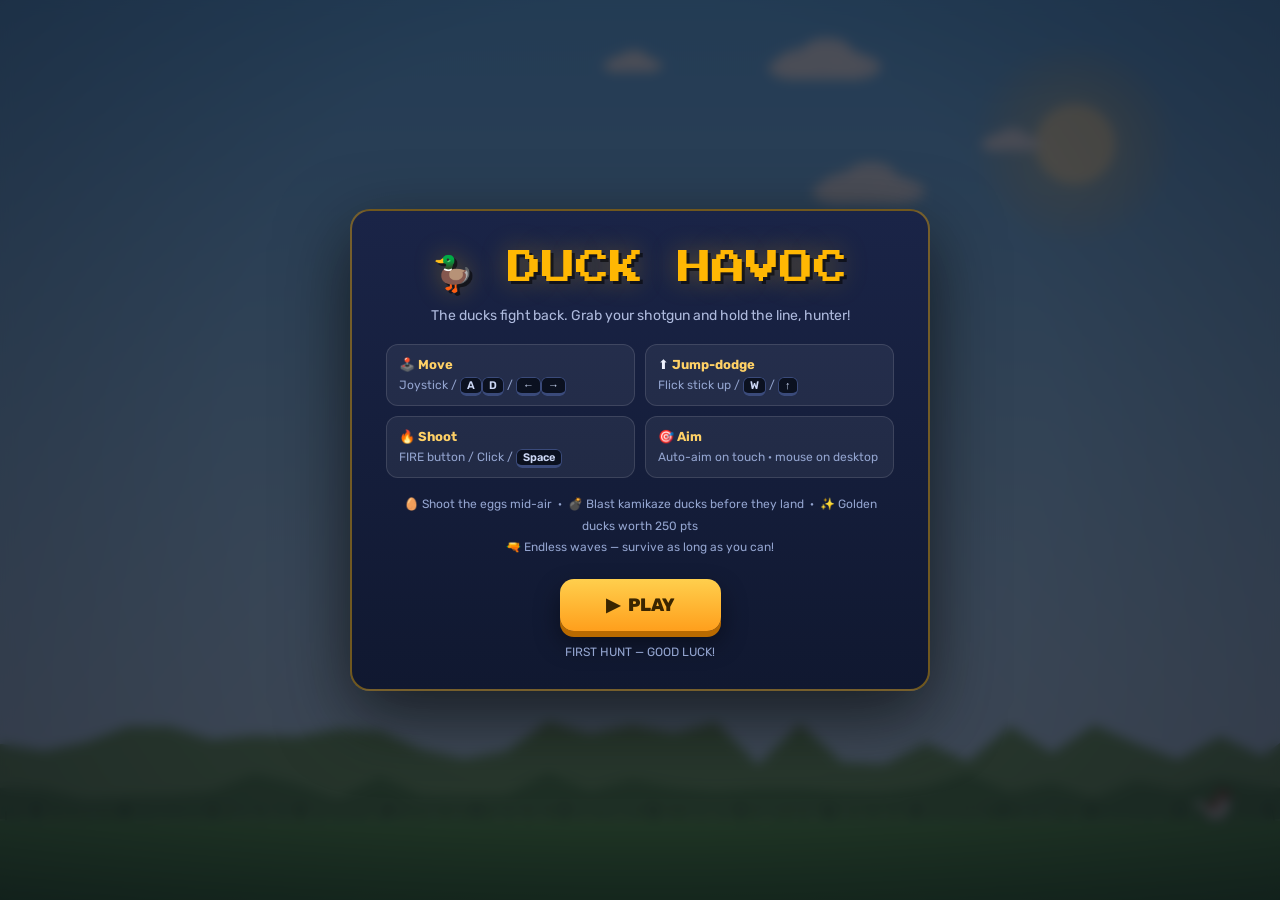
==== commit caff56bd: "Remove health and medkit refills - keep floating ducks endless mode Co-authored-by: arena-agent <297" ====
--- a/docs/index.html
+++ b/docs/index.html
@@ -17,11 +17,6 @@
 <!-- ======================= HUD ======================= -->
 <div id="hud" class="hidden">
   <div id="hud-left">
-    <div class="hud-box" id="hud-health">
-      <span class="heart">❤</span>
-      <div id="health-bar"><div id="health-fill"></div></div>
-      <span id="health-num">100</span>
-    </div>
     <div class="hud-box" id="hud-ammo">
       <span class="shell" id="shell1"></span>
       <span class="shell" id="shell2"></span>
@@ -60,7 +55,7 @@
       <div class="ctl">🔥 <b>Shoot</b><br><span class="dim">FIRE button / Click / <kbd>Space</kbd></span></div>
       <div class="ctl">🎯 <b>Aim</b><br><span class="dim">Auto-aim on touch · mouse on desktop</span></div>
     </div>
-    <p class="tips">🥚 Dodge falling eggs &nbsp;·&nbsp; 💣 Shoot kamikaze ducks &nbsp;·&nbsp; ✨ Golden ducks drop medkits<br>🔫 2 shells, auto-pump reload — make every blast count!</p>
+    <p class="tips">🥚 Shoot the eggs mid-air &nbsp;·&nbsp; 💣 Blast kamikaze ducks before they land &nbsp;·&nbsp; ✨ Golden ducks worth 250 pts<br>🔫 Endless waves — survive as long as you can!</p>
     <button id="btn-play" class="btn-play">▶ &nbsp;PLAY</button>
     <div class="dim small" id="start-best">BEST 0</div>
   </div>
--- a/docs/style.css
+++ b/docs/style.css
@@ -28,21 +28,6 @@
   color: #eef2ff;
 }
 #hud-left { display: flex; flex-direction: column; gap: 8px; align-items: flex-start; }
-
-#hud-health { display: flex; align-items: center; gap: 8px; }
-#hud-health .heart { font-size: 15px; filter: drop-shadow(0 0 4px rgba(255,60,60,0.8)); }
-#health-bar {
-  width: 150px; height: 16px; border-radius: 8px; overflow: hidden;
-  background: rgba(0,0,0,0.55); border: 1px solid rgba(255,255,255,0.25);
-}
-#health-fill {
-  height: 100%; width: 100%; border-radius: 8px; transition: width 0.18s ease;
-  background: linear-gradient(90deg, #43e05c, #8ff05a);
-}
-#health-fill.mid { background: linear-gradient(90deg, #ffb703, #ffd166); }
-#health-fill.low { background: linear-gradient(90deg, #e5383b, #ff6b6b); animation: hp-pulse 0.7s infinite; }
-@keyframes hp-pulse { 50% { filter: brightness(1.6); } }
-#health-num { font-weight: 800; font-size: 14px; min-width: 28px; text-align: right; }
 
 #hud-ammo { display: flex; align-items: center; gap: 7px; padding: 7px 12px; position: relative; }
 .shell {
@@ -77,7 +62,6 @@
 #btn-restart .btn-label { margin-left: 5px; font-size: 13px; }
 @media (max-width: 620px) {
   #btn-restart .btn-label { display: none; }
-  #health-bar { width: 104px; }
   #score { font-size: 18px; }
 }
 
